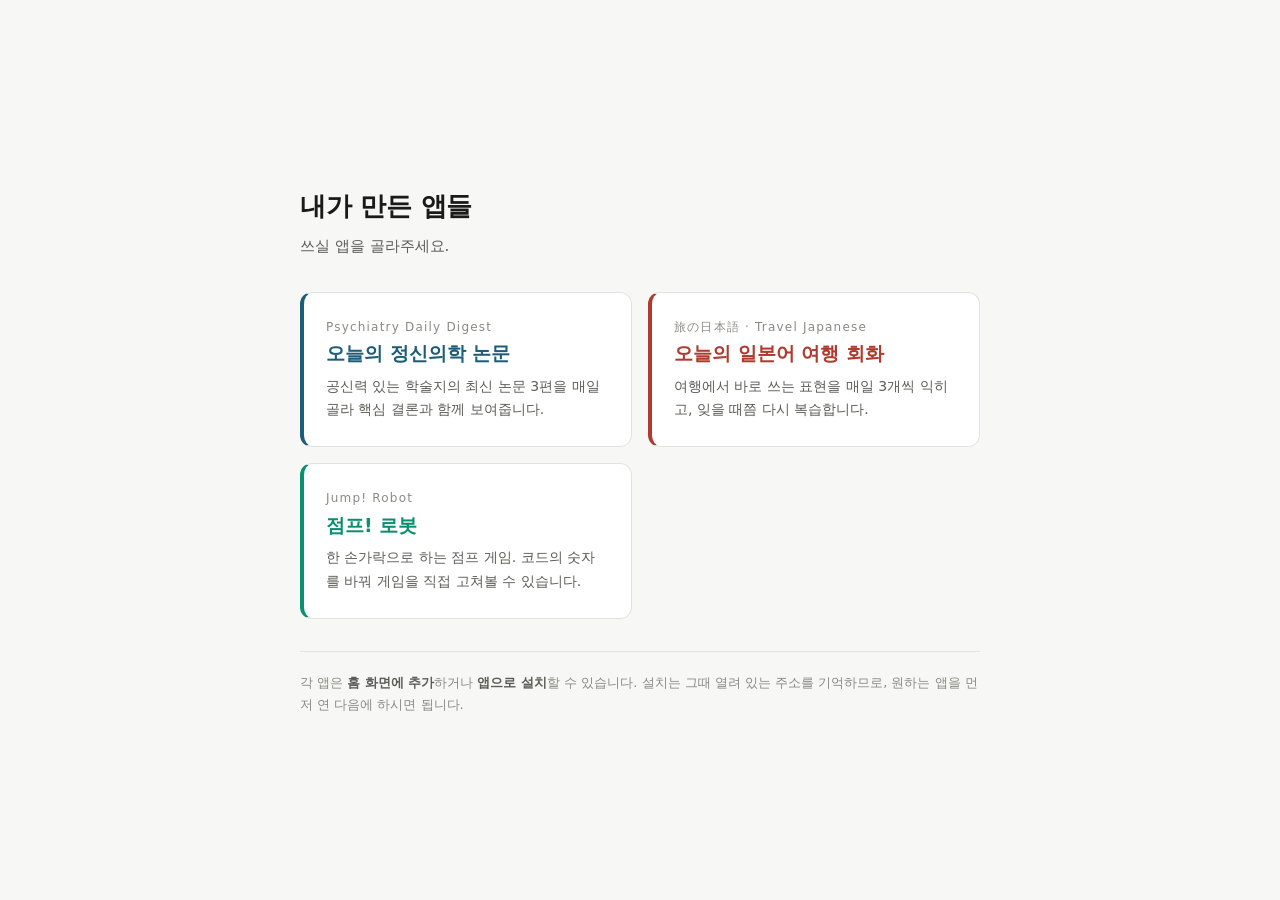
==== index.html @ e904eabc "점프 액션 게임 추가 초등학생이 직접 숫자를 바꿔보며 변화를 확인할 수 있는 형태의 게임입니다. 기존 두 앱과 같은 방식으로 game/ 폴더에 두고, 루트 고르기 화면에 카드를 더" ====
<!DOCTYPE html>
<!--
  ============================================================
  index.html  =  첫 화면 (어느 앱으로 갈지 고르는 곳)
  ------------------------------------------------------------
  이 저장소에는 앱이 두 개 있습니다.

      /psychiatry/  →  오늘의 정신의학 논문
      /japanese/    →  오늘의 일본어 여행 회화

  이 페이지는 그 둘로 가는 갈림길일 뿐, 하는 일이 따로 없습니다.
  그래서 CSS 파일을 따로 두지 않고 아래 <style> 안에 함께 적었습니다.
  (파일 하나로 끝나는 작은 페이지라면 이렇게 두는 편이 오히려 보기 편합니다)

  ※ 이 페이지에는 일부러 manifest.json 을 연결하지 않았습니다.
     manifest 는 "여기서부터 아래는 내 앱의 영역"이라고 선언하는 파일인데,
     루트에서 선언하면 그 영역이 하위 폴더를 전부 삼켜버립니다.
     실제로 그 탓에 일본어 앱을 열어도 논문 앱 창에서 논문 앱 아이콘으로
     열리는 문제가 있었습니다. 이 페이지를 '설치 대상이 아닌' 상태로 두면
     두 앱의 영역이 서로 겹치지 않습니다.

  ※ 주의 — 주석 안에 또 주석을 넣으면 안 됩니다.
     가장 먼저 나오는 닫는 표시에서 끝나버려 뒤의 글자가 화면에 노출됩니다.
  ============================================================
-->
<html lang="ko">
<head>
  <meta charset="UTF-8">
  <meta name="viewport" content="width=device-width, initial-scale=1.0">
  <title>내가 만든 앱들</title>

  <link rel="icon" type="image/png" sizes="32x32" href="icons/favicon-32.png">
  <link rel="apple-touch-icon" sizes="180x180" href="icons/apple-touch-icon-180.png">
  <meta name="theme-color" content="#1c5d7a">

  <style>
    /* 색을 이름표로 정해두고 var(--이름) 으로 꺼내 씁니다 */
    :root {
      --bg:        #f7f7f5;
      --surface:   #ffffff;
      --text:      #1a1a1a;
      --text-soft: #5c5c58;
      --text-mute: #8a8a85;
      --line:      #e3e3df;
      --paper:     #1c5d7a;   /* 논문 앱 색 */
      --japan:     #b03a2e;   /* 일본어 앱 색 */
      --game:      #0a8f70;   /* 게임 색 */
    }

    /* 기기를 다크 모드로 쓰고 있으면 색만 바꿉니다 */
    @media (prefers-color-scheme: dark) {
      :root {
        --bg:        #16181a;
        --surface:   #1f2225;
        --text:      #eceae5;
        --text-soft: #b3b1ab;
        --text-mute: #86847f;
        --line:      #33373b;
        --paper:     #7fc0dd;
        --japan:     #e88a7d;
        --game:      #34e0b0;
      }
    }

    * { box-sizing: border-box; }

    body {
      margin: 0;
      min-height: 100vh;
      display: flex;
      flex-direction: column;
      justify-content: center;
      background: var(--bg);
      color: var(--text);
      font-family: -apple-system, "Apple SD Gothic Neo", "Pretendard",
                   "Malgun Gothic", "맑은 고딕", system-ui, sans-serif;
      font-size: 16px;
      line-height: 1.7;
      -webkit-text-size-adjust: 100%;
    }

    .wrap {
      width: 100%;
      max-width: 720px;
      margin: 0 auto;
      padding: 48px 20px;
    }

    h1 {
      margin: 0 0 6px;
      font-size: 26px;
      letter-spacing: -0.01em;
    }

    .lede {
      margin: 0 0 32px;
      color: var(--text-soft);
      font-size: 15px;
    }

    /* 앱 두 개를 나란히 놓습니다. 화면이 좁으면 자동으로 아래로 쌓입니다. */
    .apps {
      display: grid;
      grid-template-columns: repeat(auto-fit, minmax(260px, 1fr));
      gap: 16px;
    }

    /* 카드 전체가 하나의 큰 링크입니다 */
    .app {
      display: block;
      padding: 24px 22px;
      border: 1px solid var(--line);
      border-left: 4px solid var(--line);
      border-radius: 12px;
      background: var(--surface);
      color: inherit;
      text-decoration: none;
      transition: border-color 0.15s, box-shadow 0.15s, transform 0.15s;
    }
    .app:hover {
      box-shadow: 0 3px 14px rgba(0, 0, 0, 0.07);
      transform: translateY(-1px);
    }

    /* 왼쪽 굵은 세로선 색으로 두 앱을 구분합니다 */
    .app.paper { border-left-color: var(--paper); }
    .app.japan { border-left-color: var(--japan); }
    .app.game { border-left-color: var(--game); }
    .app.paper:hover { border-color: var(--paper); }
    .app.japan:hover { border-color: var(--japan); }
    .app.game:hover { border-color: var(--game); }

    .app .eyebrow {
      margin: 0 0 4px;
      font-size: 12px;
      letter-spacing: 0.1em;
      color: var(--text-mute);
    }
    .app h2 {
      margin: 0 0 8px;
      font-size: 19px;
      line-height: 1.35;
    }
    .app.paper h2 { color: var(--paper); }
    .app.japan h2 { color: var(--japan); }
    .app.game h2 { color: var(--game); }

    .app p {
      margin: 0;
      font-size: 14px;
      color: var(--text-soft);
    }

    .note {
      margin: 32px 0 0;
      padding-top: 20px;
      border-top: 1px solid var(--line);
      font-size: 13px;
      color: var(--text-mute);
    }
    .note b { color: var(--text-soft); }
  </style>
</head>

<body>
  <main class="wrap">

    <h1>내가 만든 앱들</h1>
    <p class="lede">쓰실 앱을 골라주세요.</p>

    <div class="apps">

      <!-- a 태그 = 다른 주소로 가는 링크. href 에 갈 곳을 적습니다. -->
      <a class="app paper" href="psychiatry/">
        <p class="eyebrow">Psychiatry Daily Digest</p>
        <h2>오늘의 정신의학 논문</h2>
        <p>공신력 있는 학술지의 최신 논문 3편을 매일 골라 핵심 결론과 함께 보여줍니다.</p>
      </a>

      <a class="app japan" href="japanese/">
        <p class="eyebrow">旅の日本語 · Travel Japanese</p>
        <h2>오늘의 일본어 여행 회화</h2>
        <p>여행에서 바로 쓰는 표현을 매일 3개씩 익히고, 잊을 때쯤 다시 복습합니다.</p>
      </a>

      <a class="app game" href="game/">
        <p class="eyebrow">Jump! Robot</p>
        <h2>점프! 로봇</h2>
        <p>한 손가락으로 하는 점프 게임. 코드의 숫자를 바꿔 게임을 직접 고쳐볼 수 있습니다.</p>
      </a>

    </div>

    <p class="note">
      각 앱은 <b>홈 화면에 추가</b>하거나 <b>앱으로 설치</b>할 수 있습니다.
      설치는 그때 열려 있는 주소를 기억하므로, 원하는 앱을 먼저 연 다음에 하시면 됩니다.
    </p>

  </main>
</body>
</html>
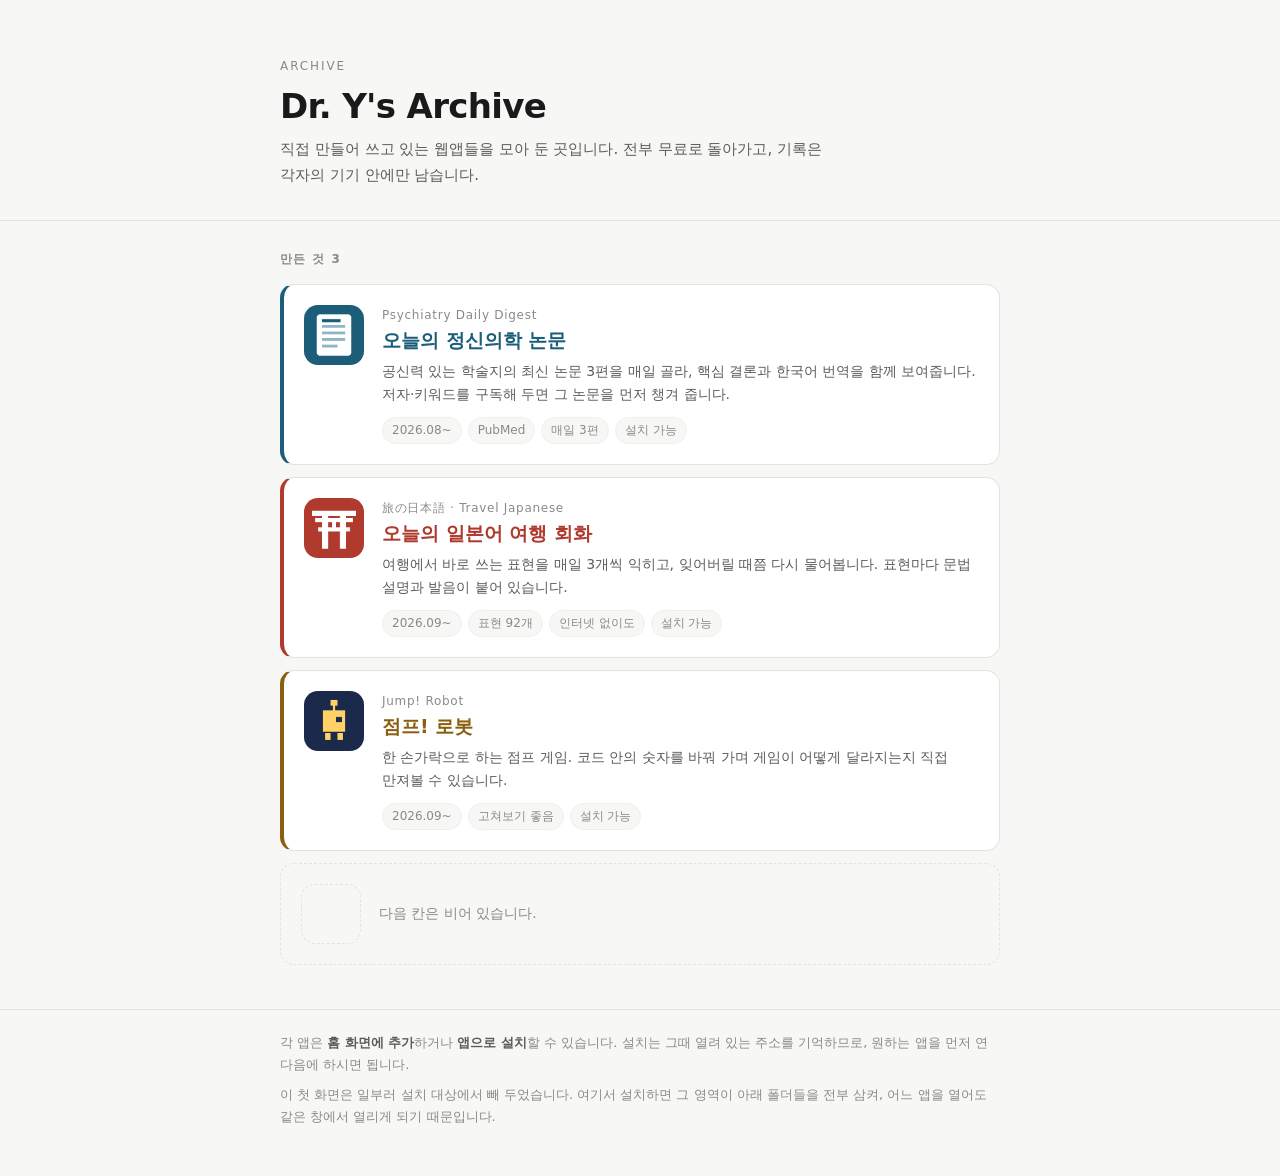
==== commit 044dd271: "첫 화면을 Dr. Y's Archive 로 다시 만듦 루트 첫 화면이 '어느 앱으로 갈지 고르는 갈림길' 이었는데, 지금까지 만든 것을 모아 보는 서가에 가깝게 다시 만들었습니다." ====
--- a/index.html
+++ b/index.html
@@ -1,23 +1,27 @@
 <!DOCTYPE html>
 <!--
   ============================================================
-  index.html  =  첫 화면 (어느 앱으로 갈지 고르는 곳)
+  index.html  =  Dr. Y's Archive (지금까지 만든 것들을 모아 두는 첫 화면)
   ------------------------------------------------------------
-  이 저장소에는 앱이 두 개 있습니다.
+  이 저장소에는 앱이 세 개 있습니다.
 
       /psychiatry/  →  오늘의 정신의학 논문
       /japanese/    →  오늘의 일본어 여행 회화
-
-  이 페이지는 그 둘로 가는 갈림길일 뿐, 하는 일이 따로 없습니다.
-  그래서 CSS 파일을 따로 두지 않고 아래 <style> 안에 함께 적었습니다.
+      /game/        →  점프! 로봇
+
+  이 페이지는 그 셋으로 가는 갈림길이자 목록입니다.
+  하는 일이 따로 없어서 CSS 파일을 따로 두지 않고 아래 <style> 안에 함께 적었습니다.
   (파일 하나로 끝나는 작은 페이지라면 이렇게 두는 편이 오히려 보기 편합니다)
+
+  ※ 앱을 새로 만들면 아래 '서가' 부분에 <a class="item"> 한 칸을 복사해 넣으면 됩니다.
+     자세한 방법은 그 자리에 적어두었습니다.
 
   ※ 이 페이지에는 일부러 manifest.json 을 연결하지 않았습니다.
      manifest 는 "여기서부터 아래는 내 앱의 영역"이라고 선언하는 파일인데,
      루트에서 선언하면 그 영역이 하위 폴더를 전부 삼켜버립니다.
      실제로 그 탓에 일본어 앱을 열어도 논문 앱 창에서 논문 앱 아이콘으로
      열리는 문제가 있었습니다. 이 페이지를 '설치 대상이 아닌' 상태로 두면
-     두 앱의 영역이 서로 겹치지 않습니다.
+     앱들의 영역이 서로 겹치지 않습니다.
 
   ※ 주의 — 주석 안에 또 주석을 넣으면 안 됩니다.
      가장 먼저 나오는 닫는 표시에서 끝나버려 뒤의 글자가 화면에 노출됩니다.
@@ -27,7 +31,7 @@
 <head>
   <meta charset="UTF-8">
   <meta name="viewport" content="width=device-width, initial-scale=1.0">
-  <title>내가 만든 앱들</title>
+  <title>Dr. Y's Archive</title>
 
   <link rel="icon" type="image/png" sizes="32x32" href="icons/favicon-32.png">
   <link rel="apple-touch-icon" sizes="180x180" href="icons/apple-touch-icon-180.png">
@@ -42,9 +46,15 @@
       --text-soft: #5c5c58;
       --text-mute: #8a8a85;
       --line:      #e3e3df;
+      --line-soft: #efefec;
       --paper:     #1c5d7a;   /* 논문 앱 색 */
       --japan:     #b03a2e;   /* 일본어 앱 색 */
-      --game:      #0a8f70;   /* 게임 색 */
+      /*
+        게임 아이콘의 노란색(#d9a441)을 그대로 글자에 쓰면 흰 바탕에서 너무 흐립니다.
+        재보니 대비가 2.25:1 로, 글자에 필요한 4.5:1 에 한참 못 미쳤습니다.
+        같은 계열이되 충분히 진한 색으로 바꿨습니다 (5.58:1).
+      */
+      --game:      #8a6010;   /* 게임 색 */
     }
 
     /* 기기를 다크 모드로 쓰고 있으면 색만 바꿉니다 */
@@ -56,9 +66,10 @@
         --text-soft: #b3b1ab;
         --text-mute: #86847f;
         --line:      #33373b;
+        --line-soft: #282c30;
         --paper:     #7fc0dd;
         --japan:     #e88a7d;
-        --game:      #34e0b0;
+        --game:      #f0c46a;
       }
     }
 
@@ -66,10 +77,6 @@
 
     body {
       margin: 0;
-      min-height: 100vh;
-      display: flex;
-      flex-direction: column;
-      justify-content: center;
       background: var(--bg);
       color: var(--text);
       font-family: -apple-system, "Apple SD Gothic Neo", "Pretendard",
@@ -77,125 +84,318 @@
       font-size: 16px;
       line-height: 1.7;
       -webkit-text-size-adjust: 100%;
+      /* 한국어는 단어 중간에서 줄이 바뀌면 읽기 불편합니다 */
+      word-break: keep-all;
+      overflow-wrap: anywhere;
     }
 
     .wrap {
       width: 100%;
-      max-width: 720px;
+      max-width: 760px;
       margin: 0 auto;
-      padding: 48px 20px;
-    }
-
+      padding-inline: 20px;
+    }
+
+    /* ---------- 머리말 ---------- */
+    .site-header {
+      padding-block: 56px 32px;
+      border-bottom: 1px solid var(--line);
+    }
+    .site-header .mark {
+      margin: 0 0 10px;
+      font-size: 12px;
+      letter-spacing: 0.16em;
+      text-transform: uppercase;
+      color: var(--text-mute);
+    }
     h1 {
-      margin: 0 0 6px;
-      font-size: 26px;
-      letter-spacing: -0.01em;
-    }
-
-    .lede {
-      margin: 0 0 32px;
+      margin: 0 0 10px;
+      font-size: 34px;
+      line-height: 1.2;
+      letter-spacing: -0.02em;
+      /* 이름은 영어라 keep-all 이 필요 없고, 오히려 붙여 쓰는 편이 낫습니다 */
+      word-break: normal;
+    }
+    .site-header .lede {
+      margin: 0;
+      max-width: 560px;
       color: var(--text-soft);
       font-size: 15px;
     }
 
-    /* 앱 두 개를 나란히 놓습니다. 화면이 좁으면 자동으로 아래로 쌓입니다. */
-    .apps {
+    /* ---------- 서가 ---------- */
+    .shelf {
+      padding-block: 28px 8px;
+    }
+    .shelf-label {
+      margin: 0 0 14px;
+      font-size: 12px;
+      letter-spacing: 0.12em;
+      text-transform: uppercase;
+      color: var(--text-mute);
+    }
+
+    .items {
       display: grid;
-      grid-template-columns: repeat(auto-fit, minmax(260px, 1fr));
-      gap: 16px;
-    }
-
-    /* 카드 전체가 하나의 큰 링크입니다 */
-    .app {
-      display: block;
-      padding: 24px 22px;
+      gap: 12px;
+    }
+
+    /*
+      칸 하나가 통째로 링크입니다. 가로로 [아이콘][글] 두 덩어리로 놓고,
+      화면이 좁아지면 아이콘을 조금 줄여 글자 자리를 확보합니다.
+    */
+    .item {
+      display: flex;
+      gap: 18px;
+      align-items: flex-start;
+      padding: 20px;
       border: 1px solid var(--line);
-      border-left: 4px solid var(--line);
-      border-radius: 12px;
+      border-radius: 14px;
       background: var(--surface);
       color: inherit;
       text-decoration: none;
       transition: border-color 0.15s, box-shadow 0.15s, transform 0.15s;
     }
-    .app:hover {
-      box-shadow: 0 3px 14px rgba(0, 0, 0, 0.07);
-      transform: translateY(-1px);
-    }
-
-    /* 왼쪽 굵은 세로선 색으로 두 앱을 구분합니다 */
-    .app.paper { border-left-color: var(--paper); }
-    .app.japan { border-left-color: var(--japan); }
-    .app.game { border-left-color: var(--game); }
-    .app.paper:hover { border-color: var(--paper); }
-    .app.japan:hover { border-color: var(--japan); }
-    .app.game:hover { border-color: var(--game); }
-
-    .app .eyebrow {
-      margin: 0 0 4px;
+
+    .item .icon {
+      flex: 0 0 auto;
+      width: 60px;
+      height: 60px;
+      border-radius: 14px;
+      /* 아이콘 그림이 칸에 딱 맞게 들어가도록 합니다 */
+      object-fit: cover;
+      /* 밝은 배경 위에서 아이콘 가장자리가 흐릿해 보이지 않도록 얇은 테두리를 둡니다 */
+      box-shadow: 0 0 0 1px rgba(0, 0, 0, 0.06) inset;
+    }
+
+    .item .body { min-width: 0; }   /* 긴 글자가 칸을 밀어내지 못하게 */
+
+    .item .eyebrow {
+      margin: 0 0 3px;
       font-size: 12px;
-      letter-spacing: 0.1em;
-      color: var(--text-mute);
-    }
-    .app h2 {
-      margin: 0 0 8px;
+      letter-spacing: 0.06em;
+      color: var(--text-mute);
+      word-break: normal;
+    }
+    .item h2 {
+      margin: 0 0 6px;
       font-size: 19px;
       line-height: 1.35;
     }
-    .app.paper h2 { color: var(--paper); }
-    .app.japan h2 { color: var(--japan); }
-    .app.game h2 { color: var(--game); }
-
-    .app p {
-      margin: 0;
+    .item .desc {
+      margin: 0 0 10px;
       font-size: 14px;
       color: var(--text-soft);
     }
 
-    .note {
-      margin: 32px 0 0;
-      padding-top: 20px;
+    /* 아래 줄 — 만든 때와 무엇으로 만들었는지 */
+    .meta {
+      display: flex;
+      flex-wrap: wrap;
+      gap: 6px;
+      margin: 0;
+      list-style: none;
+      padding: 0;
+    }
+    .meta li {
+      padding: 2px 9px;
+      border: 1px solid var(--line-soft);
+      border-radius: 999px;
+      font-size: 12px;
+      color: var(--text-mute);
+      background: var(--bg);
+      word-break: normal;
+    }
+
+    /* 왼쪽 테두리 색과 제목 색으로 앱을 구분합니다 */
+    .item.paper { border-left: 4px solid var(--paper); }
+    .item.japan { border-left: 4px solid var(--japan); }
+    .item.game  { border-left: 4px solid var(--game); }
+    .item.paper h2 { color: var(--paper); }
+    .item.japan h2 { color: var(--japan); }
+    .item.game  h2 { color: var(--game); }
+    .item.paper:hover { border-color: var(--paper); }
+    .item.japan:hover { border-color: var(--japan); }
+    .item.game:hover  { border-color: var(--game); }
+
+    /*
+      마우스를 쓰는 기기에서만 떠오르는 효과를 줍니다.
+      터치 화면에서는 손가락을 뗀 뒤에도 효과가 남아 눌린 것처럼 보입니다.
+    */
+    @media (hover: hover) {
+      .item:hover {
+        box-shadow: 0 3px 16px rgba(0, 0, 0, 0.08);
+        transform: translateY(-1px);
+      }
+    }
+
+    /* 키보드로 이동할 때 지금 어디에 있는지 보이게 합니다 */
+    .item:focus-visible {
+      outline: 2px solid var(--paper);
+      outline-offset: 2px;
+    }
+
+    /* ---------- 다음 칸 자리 ---------- */
+    /*
+      아직 비어 있는 자리를 하나 두었습니다.
+      '여기에 더 들어올 수 있다'는 것이 보이는 편이 서가답습니다.
+    */
+    .next {
+      display: flex;
+      align-items: center;
+      gap: 18px;
+      padding: 20px;
+      border: 1px dashed var(--line);
+      border-radius: 14px;
+      color: var(--text-mute);
+      font-size: 14px;
+    }
+    .next .slot {
+      flex: 0 0 auto;
+      width: 60px;
+      height: 60px;
+      border-radius: 14px;
+      border: 1px dashed var(--line);
+    }
+
+    /* ---------- 꼬리말 ---------- */
+    .site-footer {
+      margin-top: 36px;
+      padding-block: 22px 48px;
       border-top: 1px solid var(--line);
       font-size: 13px;
       color: var(--text-mute);
     }
-    .note b { color: var(--text-soft); }
+    .site-footer p { margin: 0 0 8px; }
+    .site-footer p:last-child { margin-bottom: 0; }
+    .site-footer b { color: var(--text-soft); }
+    .site-footer a { color: inherit; }
+
+    /* ---------- 화면이 좁을 때 ---------- */
+    @media (max-width: 480px) {
+      .site-header { padding-block: 40px 26px; }
+      h1 { font-size: 28px; }
+      .item { gap: 14px; padding: 16px; }
+      .item .icon { width: 48px; height: 48px; border-radius: 11px; }
+      .next .slot { width: 48px; height: 48px; }
+    }
   </style>
 </head>
 
 <body>
+
+  <!-- ========== 1) 머리말 ========== -->
+  <header class="site-header">
+    <div class="wrap">
+      <p class="mark">Archive</p>
+      <h1>Dr. Y's Archive</h1>
+      <p class="lede">
+        직접 만들어 쓰고 있는 웹앱들을 모아 둔 곳입니다.
+        전부 무료로 돌아가고, 기록은 각자의 기기 안에만 남습니다.
+      </p>
+    </div>
+  </header>
+
+  <!-- ========== 2) 서가 ========== -->
   <main class="wrap">
-
-    <h1>내가 만든 앱들</h1>
-    <p class="lede">쓰실 앱을 골라주세요.</p>
-
-    <div class="apps">
-
-      <!-- a 태그 = 다른 주소로 가는 링크. href 에 갈 곳을 적습니다. -->
-      <a class="app paper" href="psychiatry/">
-        <p class="eyebrow">Psychiatry Daily Digest</p>
-        <h2>오늘의 정신의학 논문</h2>
-        <p>공신력 있는 학술지의 최신 논문 3편을 매일 골라 핵심 결론과 함께 보여줍니다.</p>
-      </a>
-
-      <a class="app japan" href="japanese/">
-        <p class="eyebrow">旅の日本語 · Travel Japanese</p>
-        <h2>오늘의 일본어 여행 회화</h2>
-        <p>여행에서 바로 쓰는 표현을 매일 3개씩 익히고, 잊을 때쯤 다시 복습합니다.</p>
-      </a>
-
-      <a class="app game" href="game/">
-        <p class="eyebrow">Jump! Robot</p>
-        <h2>점프! 로봇</h2>
-        <p>한 손가락으로 하는 점프 게임. 코드의 숫자를 바꿔 게임을 직접 고쳐볼 수 있습니다.</p>
-      </a>
-
+    <section class="shelf" aria-labelledby="shelfLabel">
+      <h2 class="shelf-label" id="shelfLabel">만든 것 3</h2>
+
+      <div class="items">
+
+        <!--
+          ========== 새 앱을 추가하려면 ==========
+          아래 <a class="item ..."> 한 덩어리를 통째로 복사해서 고치시면 됩니다.
+
+            1. class 의 둘째 이름(paper·japan·game)을 새로 하나 정하고,
+               위 <style> 의 '왼쪽 테두리 색' 부분에 같은 이름으로 네 줄을 더합니다.
+            2. href 를 새 폴더 이름으로 (예: "recipe/")
+            3. src 를 그 폴더의 아이콘 파일로
+            4. 제목·설명·아래 꼬리표(meta)를 고칩니다
+            5. 위 '만든 것 3' 의 숫자도 함께 올려주세요
+
+          ※ alt 는 그림을 못 볼 때 대신 읽히는 글입니다.
+             여기서는 바로 옆에 같은 이름이 글로 적혀 있으므로 비워 둡니다.
+             비워 두면 화면 낭독기가 같은 말을 두 번 읽지 않습니다.
+        -->
+
+        <a class="item paper" href="psychiatry/">
+          <img class="icon" src="psychiatry/icons/icon-192.png" alt="" width="192" height="192">
+          <div class="body">
+            <p class="eyebrow">Psychiatry Daily Digest</p>
+            <h2>오늘의 정신의학 논문</h2>
+            <p class="desc">
+              공신력 있는 학술지의 최신 논문 3편을 매일 골라, 핵심 결론과 한국어 번역을 함께 보여줍니다.
+              저자·키워드를 구독해 두면 그 논문을 먼저 챙겨 줍니다.
+            </p>
+            <ul class="meta">
+              <li>2026.08~</li>
+              <li>PubMed</li>
+              <li>매일 3편</li>
+              <li>설치 가능</li>
+            </ul>
+          </div>
+        </a>
+
+        <a class="item japan" href="japanese/">
+          <img class="icon" src="japanese/icons/icon-192.png" alt="" width="192" height="192">
+          <div class="body">
+            <p class="eyebrow">旅の日本語 · Travel Japanese</p>
+            <h2>오늘의 일본어 여행 회화</h2>
+            <p class="desc">
+              여행에서 바로 쓰는 표현을 매일 3개씩 익히고, 잊어버릴 때쯤 다시 물어봅니다.
+              표현마다 문법 설명과 발음이 붙어 있습니다.
+            </p>
+            <ul class="meta">
+              <li>2026.09~</li>
+              <li>표현 92개</li>
+              <li>인터넷 없이도</li>
+              <li>설치 가능</li>
+            </ul>
+          </div>
+        </a>
+
+        <a class="item game" href="game/">
+          <img class="icon" src="game/icons/game-icon-192.png" alt="" width="192" height="192">
+          <div class="body">
+            <p class="eyebrow">Jump! Robot</p>
+            <h2>점프! 로봇</h2>
+            <p class="desc">
+              한 손가락으로 하는 점프 게임. 코드 안의 숫자를 바꿔 가며
+              게임이 어떻게 달라지는지 직접 만져볼 수 있습니다.
+            </p>
+            <ul class="meta">
+              <li>2026.09~</li>
+              <li>고쳐보기 좋음</li>
+              <li>설치 가능</li>
+            </ul>
+          </div>
+        </a>
+
+        <!-- 아직 비어 있는 자리 — 앱을 추가하면 위에 한 칸을 더하고 이 자리는 그대로 두시면 됩니다 -->
+        <div class="next">
+          <div class="slot" aria-hidden="true"></div>
+          <span>다음 칸은 비어 있습니다.</span>
+        </div>
+
+      </div>
+    </section>
+  </main>
+
+  <!-- ========== 3) 꼬리말 ========== -->
+  <footer class="site-footer">
+    <div class="wrap">
+      <p>
+        각 앱은 <b>홈 화면에 추가</b>하거나 <b>앱으로 설치</b>할 수 있습니다.
+        설치는 그때 열려 있는 주소를 기억하므로, 원하는 앱을 먼저 연 다음에 하시면 됩니다.
+      </p>
+      <p>
+        이 첫 화면은 일부러 설치 대상에서 빼 두었습니다.
+        여기서 설치하면 그 영역이 아래 폴더들을 전부 삼켜, 어느 앱을 열어도
+        같은 창에서 열리게 되기 때문입니다.
+      </p>
     </div>
-
-    <p class="note">
-      각 앱은 <b>홈 화면에 추가</b>하거나 <b>앱으로 설치</b>할 수 있습니다.
-      설치는 그때 열려 있는 주소를 기억하므로, 원하는 앱을 먼저 연 다음에 하시면 됩니다.
-    </p>
-
-  </main>
+  </footer>
+
 </body>
 </html>
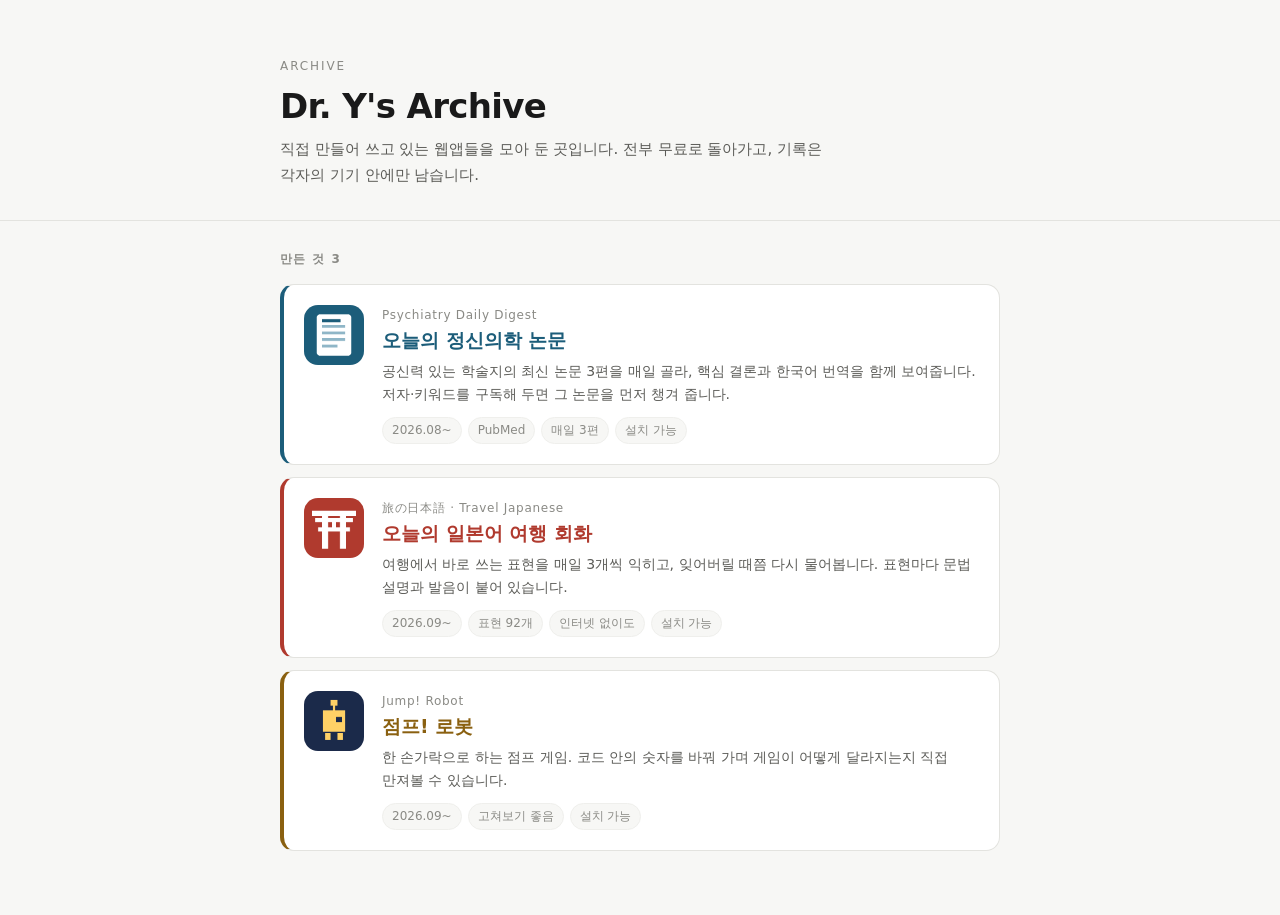
==== commit 0d757cdf: "아카이브 첫 화면에서 빈 칸과 꼬리말 설명을 뺌 화면에는 앱 목록만 남겼습니다.  - '다음 칸은 비어 있습니다' 점선 칸을 뺐습니다. - 꼬리말 두 문단을 통째로 뺐습니다.   " ====
--- a/index.html
+++ b/index.html
@@ -15,6 +15,11 @@
 
   ※ 앱을 새로 만들면 아래 '서가' 부분에 <a class="item"> 한 칸을 복사해 넣으면 됩니다.
      자세한 방법은 그 자리에 적어두었습니다.
+
+  ※ 화면에는 앱 목록만 둡니다.
+     '설치하는 법' 이나 '왜 이 페이지는 설치 대상이 아닌가' 같은 이야기는
+     한 번 읽으면 그만인 내용이라, 화면에 계속 붙여두지 않고
+     이 주석과 저장소 안내서(../README.md)에만 적어둡니다.
 
   ※ 이 페이지에는 일부러 manifest.json 을 연결하지 않았습니다.
      manifest 는 "여기서부터 아래는 내 앱의 영역"이라고 선언하는 파일인데,
@@ -125,7 +130,8 @@
 
     /* ---------- 서가 ---------- */
     .shelf {
-      padding-block: 28px 8px;
+      /* 꼬리말이 없으므로 아래 여백은 여기서 줍니다 */
+      padding-block: 28px 64px;
     }
     .shelf-label {
       margin: 0 0 14px;
@@ -235,49 +241,12 @@
       outline-offset: 2px;
     }
 
-    /* ---------- 다음 칸 자리 ---------- */
-    /*
-      아직 비어 있는 자리를 하나 두었습니다.
-      '여기에 더 들어올 수 있다'는 것이 보이는 편이 서가답습니다.
-    */
-    .next {
-      display: flex;
-      align-items: center;
-      gap: 18px;
-      padding: 20px;
-      border: 1px dashed var(--line);
-      border-radius: 14px;
-      color: var(--text-mute);
-      font-size: 14px;
-    }
-    .next .slot {
-      flex: 0 0 auto;
-      width: 60px;
-      height: 60px;
-      border-radius: 14px;
-      border: 1px dashed var(--line);
-    }
-
-    /* ---------- 꼬리말 ---------- */
-    .site-footer {
-      margin-top: 36px;
-      padding-block: 22px 48px;
-      border-top: 1px solid var(--line);
-      font-size: 13px;
-      color: var(--text-mute);
-    }
-    .site-footer p { margin: 0 0 8px; }
-    .site-footer p:last-child { margin-bottom: 0; }
-    .site-footer b { color: var(--text-soft); }
-    .site-footer a { color: inherit; }
-
     /* ---------- 화면이 좁을 때 ---------- */
     @media (max-width: 480px) {
       .site-header { padding-block: 40px 26px; }
       h1 { font-size: 28px; }
       .item { gap: 14px; padding: 16px; }
       .item .icon { width: 48px; height: 48px; border-radius: 11px; }
-      .next .slot { width: 48px; height: 48px; }
     }
   </style>
 </head>
@@ -372,30 +341,9 @@
           </div>
         </a>
 
-        <!-- 아직 비어 있는 자리 — 앱을 추가하면 위에 한 칸을 더하고 이 자리는 그대로 두시면 됩니다 -->
-        <div class="next">
-          <div class="slot" aria-hidden="true"></div>
-          <span>다음 칸은 비어 있습니다.</span>
-        </div>
-
       </div>
     </section>
   </main>
 
-  <!-- ========== 3) 꼬리말 ========== -->
-  <footer class="site-footer">
-    <div class="wrap">
-      <p>
-        각 앱은 <b>홈 화면에 추가</b>하거나 <b>앱으로 설치</b>할 수 있습니다.
-        설치는 그때 열려 있는 주소를 기억하므로, 원하는 앱을 먼저 연 다음에 하시면 됩니다.
-      </p>
-      <p>
-        이 첫 화면은 일부러 설치 대상에서 빼 두었습니다.
-        여기서 설치하면 그 영역이 아래 폴더들을 전부 삼켜, 어느 앱을 열어도
-        같은 창에서 열리게 되기 때문입니다.
-      </p>
-    </div>
-  </footer>
-
 </body>
 </html>
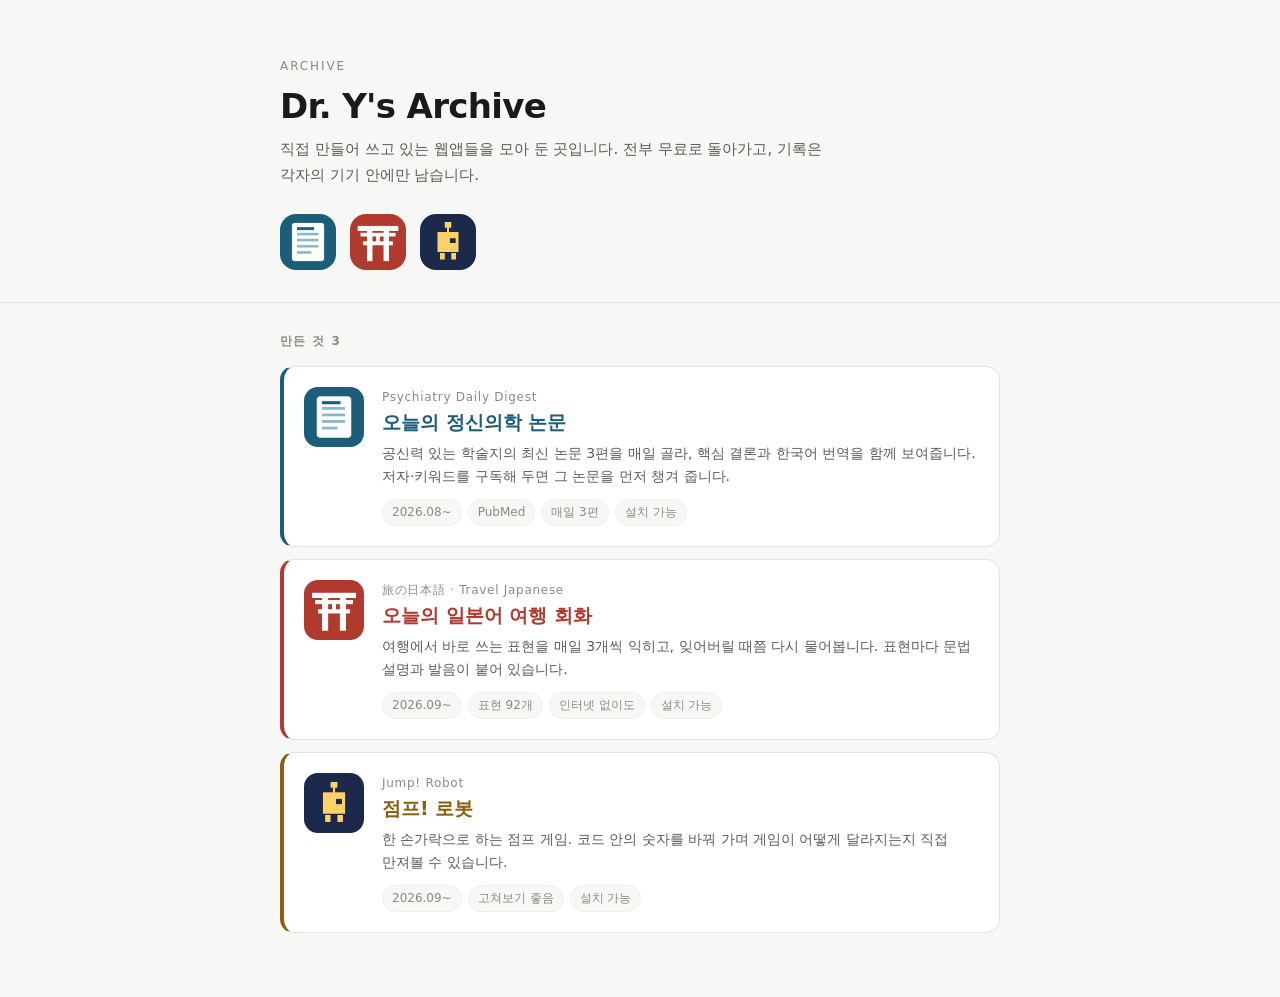
==== commit 711971c9: "아카이브 첫 화면에 아이콘만 있는 바로가기 줄 추가 머리말 바로 아래에 설명 없이 앱 아이콘만 늘어놓은 줄을 두었습니다. 어디로 갈지 이미 아는 경우가 대부분이라, 설명을 읽지 않" ====
--- a/index.html
+++ b/index.html
@@ -13,8 +13,10 @@
   하는 일이 따로 없어서 CSS 파일을 따로 두지 않고 아래 <style> 안에 함께 적었습니다.
   (파일 하나로 끝나는 작은 페이지라면 이렇게 두는 편이 오히려 보기 편합니다)
 
-  ※ 앱을 새로 만들면 아래 '서가' 부분에 <a class="item"> 한 칸을 복사해 넣으면 됩니다.
-     자세한 방법은 그 자리에 적어두었습니다.
+  ※ 앱을 새로 만들면 두 군데를 고쳐야 합니다.
+       (1) 머리말 아래 '바로가기' 줄에 아이콘 한 줄
+       (2) '서가' 부분에 <a class="item"> 한 칸
+     각 자리에 자세한 방법을 적어두었습니다.
 
   ※ 화면에는 앱 목록만 둡니다.
      '설치하는 법' 이나 '왜 이 페이지는 설치 대상이 아닌가' 같은 이야기는
@@ -128,6 +130,44 @@
       font-size: 15px;
     }
 
+    /* ---------- 바로가기 (아이콘만) ----------
+       설명 없이 아이콘만 늘어놓아, 어디로 갈지 이미 아는 경우에
+       한 번에 누를 수 있게 한 줄입니다. 아래 서가와 같은 곳으로 갑니다. */
+    .dock {
+      display: flex;
+      flex-wrap: wrap;
+      gap: 14px;
+      margin-top: 26px;
+    }
+
+    .dock a {
+      display: block;
+      border-radius: 16px;
+      /* 누를 수 있는 곳임을 알리되, 평소에는 조용히 있게 합니다 */
+      transition: transform 0.15s, box-shadow 0.15s;
+    }
+
+    .dock img {
+      display: block;
+      width: 56px;
+      height: 56px;
+      border-radius: 16px;
+      box-shadow: 0 0 0 1px rgba(0, 0, 0, 0.06) inset;
+    }
+
+    @media (hover: hover) {
+      .dock a:hover {
+        transform: translateY(-2px);
+        box-shadow: 0 4px 14px rgba(0, 0, 0, 0.14);
+      }
+    }
+
+    /* 키보드로 이동할 때 지금 어디에 있는지 보이게 합니다 */
+    .dock a:focus-visible {
+      outline: 2px solid var(--paper);
+      outline-offset: 3px;
+    }
+
     /* ---------- 서가 ---------- */
     .shelf {
       /* 꼬리말이 없으므로 아래 여백은 여기서 줍니다 */
@@ -247,6 +287,8 @@
       h1 { font-size: 28px; }
       .item { gap: 14px; padding: 16px; }
       .item .icon { width: 48px; height: 48px; border-radius: 11px; }
+      .dock { gap: 12px; margin-top: 22px; }
+      .dock img { width: 50px; height: 50px; border-radius: 14px; }
     }
   </style>
 </head>
@@ -262,6 +304,30 @@
         직접 만들어 쓰고 있는 웹앱들을 모아 둔 곳입니다.
         전부 무료로 돌아가고, 기록은 각자의 기기 안에만 남습니다.
       </p>
+
+      <!--
+        아이콘만 늘어놓은 바로가기 줄입니다.
+        아래 서가와 같은 곳으로 가지만, 설명을 읽지 않고 바로 누를 때 씁니다.
+
+        ※ 글자가 하나도 없는 링크는 화면 낭독기가 "링크" 라고만 읽어서
+          어디로 가는지 알 수 없습니다. 그래서 aria-label 로 이름을 붙였습니다.
+          title 은 마우스를 올렸을 때 뜨는 설명입니다.
+
+        ※ 앱을 새로 만들면 여기에도 한 줄을 더해주세요.
+          아래 서가에만 넣고 여기를 빠뜨리면 줄이 어긋나 보입니다.
+          (검사가 두 곳의 개수를 맞춰 보고 잡아 줍니다)
+      -->
+      <nav class="dock" aria-label="앱 바로가기">
+        <a href="psychiatry/" aria-label="오늘의 정신의학 논문" title="오늘의 정신의학 논문">
+          <img src="psychiatry/icons/icon-192.png" alt="" width="192" height="192">
+        </a>
+        <a href="japanese/" aria-label="오늘의 일본어 여행 회화" title="오늘의 일본어 여행 회화">
+          <img src="japanese/icons/icon-192.png" alt="" width="192" height="192">
+        </a>
+        <a href="game/" aria-label="점프! 로봇" title="점프! 로봇">
+          <img src="game/icons/game-icon-192.png" alt="" width="192" height="192">
+        </a>
+      </nav>
     </div>
   </header>
 
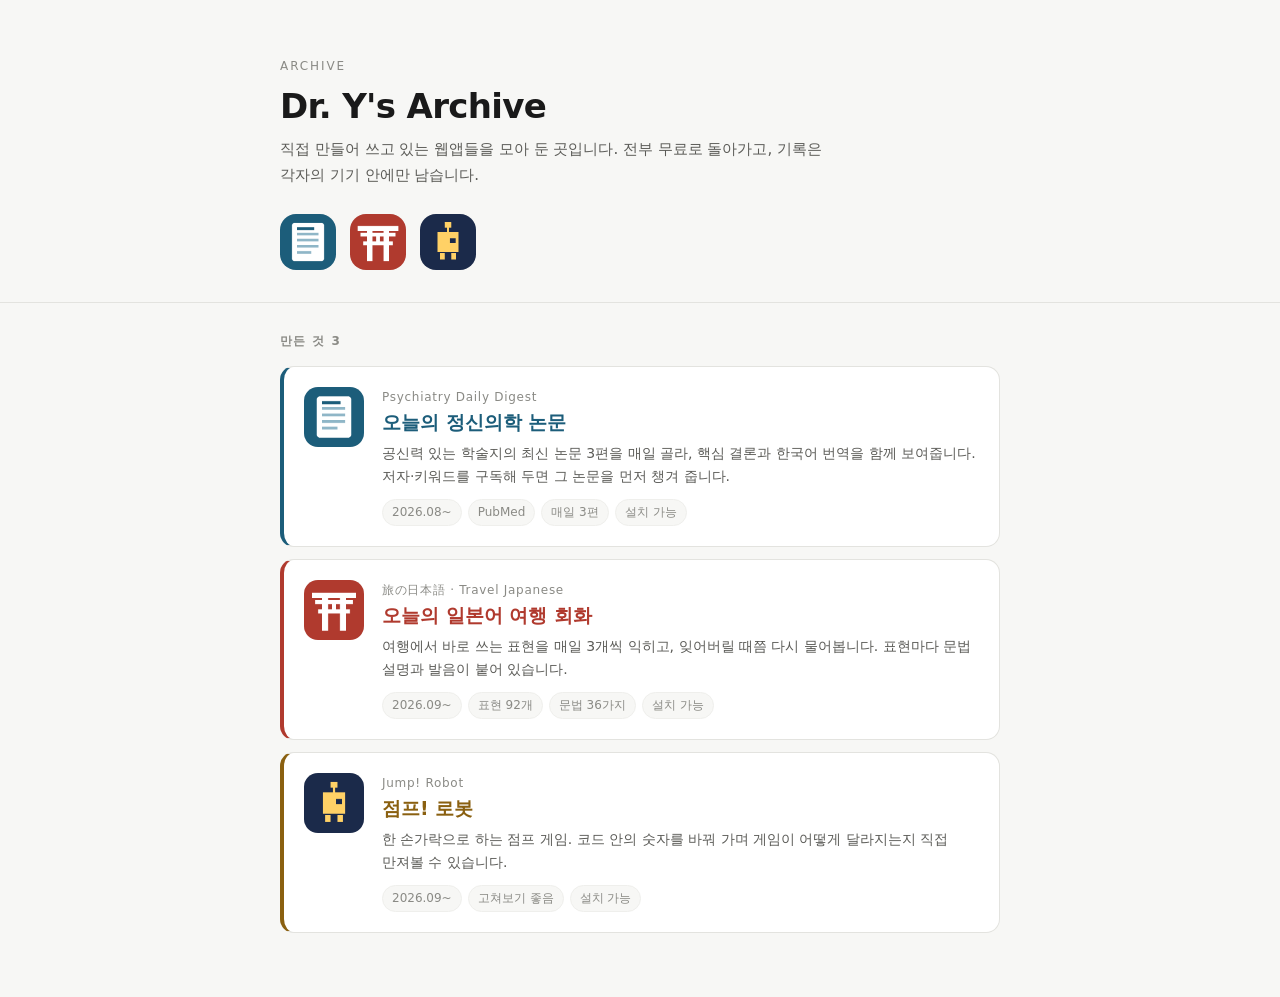
==== commit 0caeec70: "사실과 다른 '인터넷 필요 없음' 안내를 바로잡음 일본어 앱 안내서에 "인터넷: 필요 없음 — 한 번 열어두면 비행기 안에서도 그대로 동작합니다" 라고 적어두었고, 첫 화면 카드에" ====
--- a/index.html
+++ b/index.html
@@ -384,7 +384,7 @@
             <ul class="meta">
               <li>2026.09~</li>
               <li>표현 92개</li>
-              <li>인터넷 없이도</li>
+              <li>문법 36가지</li>
               <li>설치 가능</li>
             </ul>
           </div>
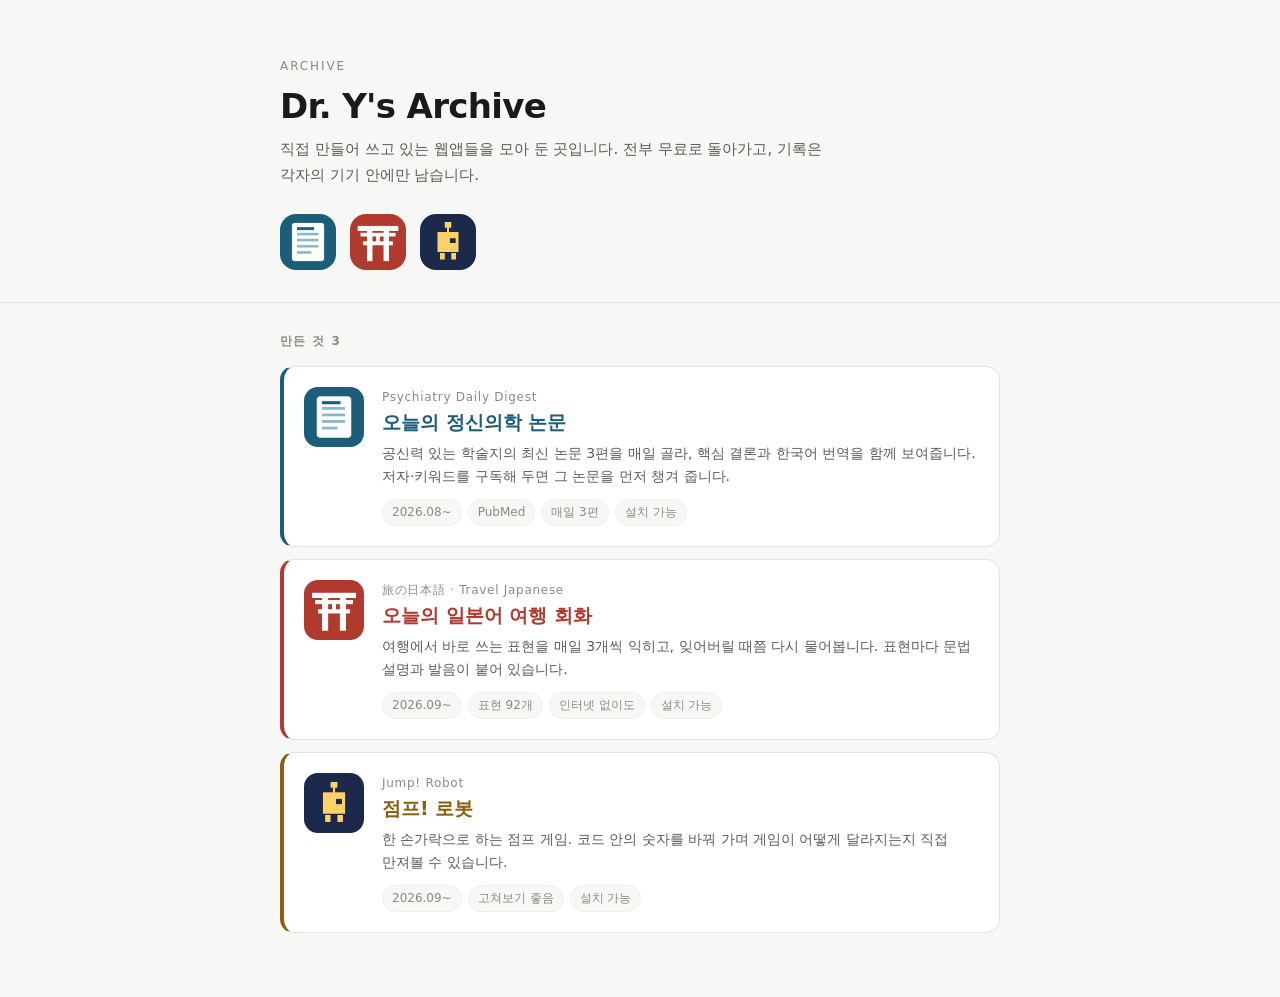
==== commit 0c9ef1ef: "오프라인 동작과 새 버전 알림 추가 세 앱 모두 한 번 열어본 뒤로는 인터넷 없이도 열립니다. 그리고 새 버전이 올라오면 화면 아래에 알림이 떠서, 강제 새로고침을 하지 않아도 됩" ====
--- a/index.html
+++ b/index.html
@@ -384,7 +384,7 @@
             <ul class="meta">
               <li>2026.09~</li>
               <li>표현 92개</li>
-              <li>문법 36가지</li>
+              <li>인터넷 없이도</li>
               <li>설치 가능</li>
             </ul>
           </div>
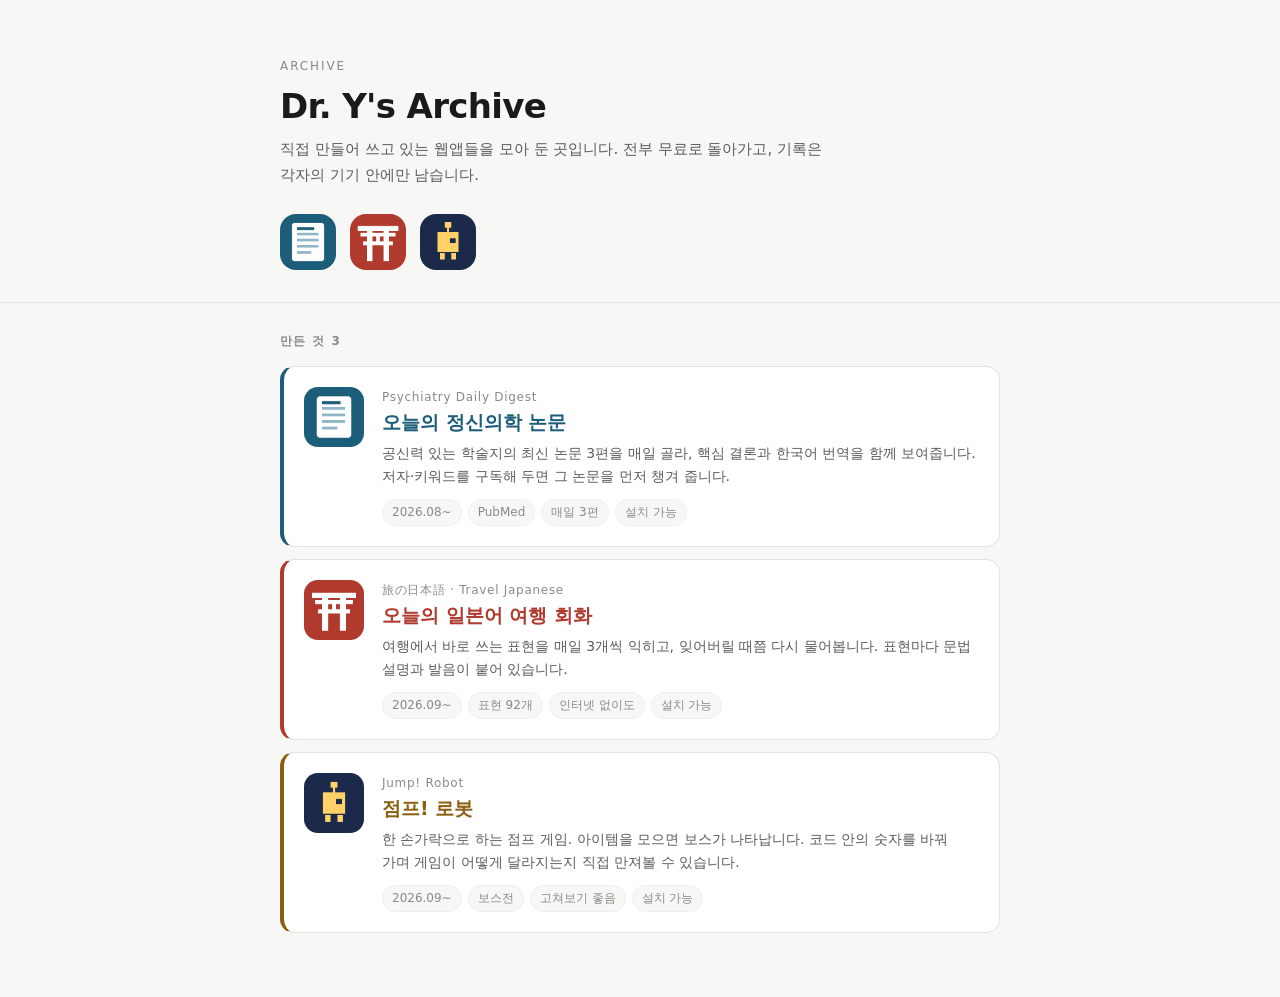
==== commit 2f7f5b38: "게임에 아이템과 보스전 추가 달리다가 파란 아이템을 모으면 미사일이 되고, 점수 300점을 넘길 때 미사일이 3개 이상이면 보라색 보스가 찾아옵니다. 모자라면 보스는 그냥 지나갑니" ====
--- a/index.html
+++ b/index.html
@@ -396,11 +396,12 @@
             <p class="eyebrow">Jump! Robot</p>
             <h2>점프! 로봇</h2>
             <p class="desc">
-              한 손가락으로 하는 점프 게임. 코드 안의 숫자를 바꿔 가며
-              게임이 어떻게 달라지는지 직접 만져볼 수 있습니다.
+              한 손가락으로 하는 점프 게임. 아이템을 모으면 보스가 나타납니다.
+              코드 안의 숫자를 바꿔 가며 게임이 어떻게 달라지는지 직접 만져볼 수 있습니다.
             </p>
             <ul class="meta">
               <li>2026.09~</li>
+              <li>보스전</li>
               <li>고쳐보기 좋음</li>
               <li>설치 가능</li>
             </ul>
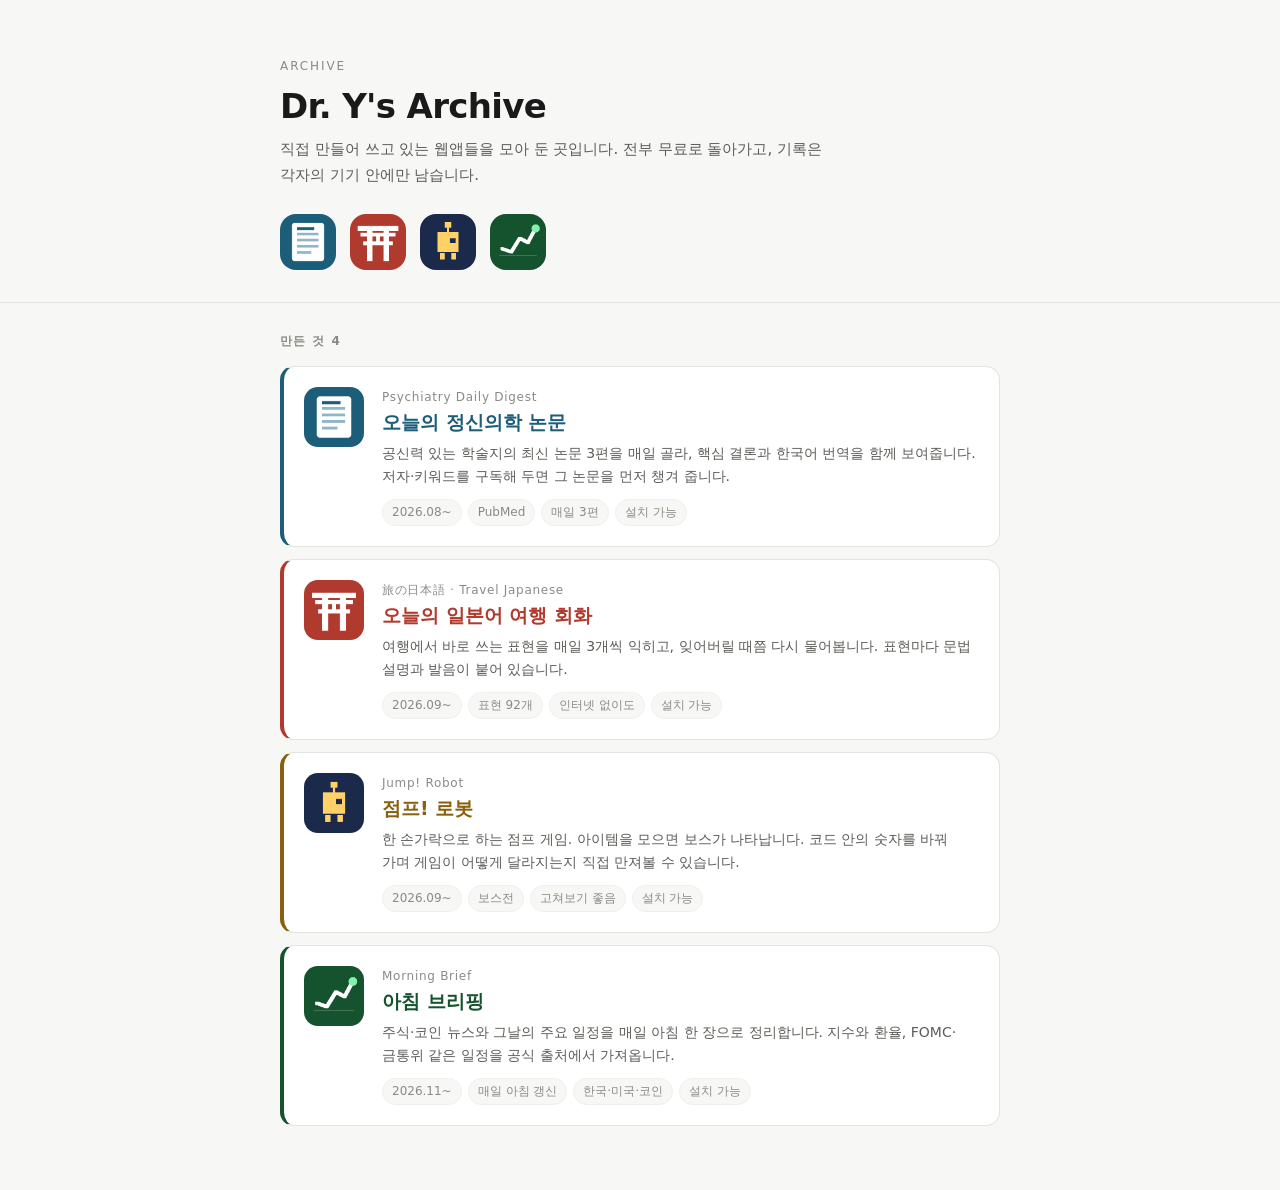
==== commit e12641cc: "주식 브리핑: 보는 화면 만들기 (2단계) 일꾼이 모아둔 JSON 을 읽어 그리는 화면입니다. 이제 열어볼 수 있습니다.    https://logos113.github.io/Pr" ====
--- a/index.html
+++ b/index.html
@@ -8,6 +8,7 @@
       /psychiatry/  →  오늘의 정신의학 논문
       /japanese/    →  오늘의 일본어 여행 회화
       /game/        →  점프! 로봇
+      /stocks/      →  아침 브리핑
 
   이 페이지는 그 셋으로 가는 갈림길이자 목록입니다.
   하는 일이 따로 없어서 CSS 파일을 따로 두지 않고 아래 <style> 안에 함께 적었습니다.
@@ -62,6 +63,7 @@
         같은 계열이되 충분히 진한 색으로 바꿨습니다 (5.58:1).
       */
       --game:      #8a6010;   /* 게임 색 */
+      --stocks:    #14532d;   /* 아침 브리핑 색 (짙은 초록) */
     }
 
     /* 기기를 다크 모드로 쓰고 있으면 색만 바꿉니다 */
@@ -77,6 +79,7 @@
         --paper:     #7fc0dd;
         --japan:     #e88a7d;
         --game:      #f0c46a;
+        --stocks:    #6bbf8a;
       }
     }
 
@@ -257,12 +260,15 @@
     .item.paper { border-left: 4px solid var(--paper); }
     .item.japan { border-left: 4px solid var(--japan); }
     .item.game  { border-left: 4px solid var(--game); }
+    .item.stocks { border-left: 4px solid var(--stocks); }
     .item.paper h2 { color: var(--paper); }
     .item.japan h2 { color: var(--japan); }
     .item.game  h2 { color: var(--game); }
+    .item.stocks h2 { color: var(--stocks); }
     .item.paper:hover { border-color: var(--paper); }
     .item.japan:hover { border-color: var(--japan); }
     .item.game:hover  { border-color: var(--game); }
+    .item.stocks:hover { border-color: var(--stocks); }
 
     /*
       마우스를 쓰는 기기에서만 떠오르는 효과를 줍니다.
@@ -327,6 +333,9 @@
         <a href="game/" aria-label="점프! 로봇" title="점프! 로봇">
           <img src="game/icons/game-icon-192.png" alt="" width="192" height="192">
         </a>
+        <a href="stocks/" aria-label="아침 브리핑" title="아침 브리핑">
+          <img src="stocks/icons/icon-192.png" alt="" width="192" height="192">
+        </a>
       </nav>
     </div>
   </header>
@@ -334,7 +343,7 @@
   <!-- ========== 2) 서가 ========== -->
   <main class="wrap">
     <section class="shelf" aria-labelledby="shelfLabel">
-      <h2 class="shelf-label" id="shelfLabel">만든 것 3</h2>
+      <h2 class="shelf-label" id="shelfLabel">만든 것 4</h2>
 
       <div class="items">
 
@@ -347,7 +356,7 @@
             2. href 를 새 폴더 이름으로 (예: "recipe/")
             3. src 를 그 폴더의 아이콘 파일로
             4. 제목·설명·아래 꼬리표(meta)를 고칩니다
-            5. 위 '만든 것 3' 의 숫자도 함께 올려주세요
+            5. 위 '만든 것 4' 의 숫자도 함께 올려주세요
 
           ※ alt 는 그림을 못 볼 때 대신 읽히는 글입니다.
              여기서는 바로 옆에 같은 이름이 글로 적혀 있으므로 비워 둡니다.
@@ -408,6 +417,24 @@
           </div>
         </a>
 
+        <a class="item stocks" href="stocks/">
+          <img class="icon" src="stocks/icons/icon-192.png" alt="" width="192" height="192">
+          <div class="body">
+            <p class="eyebrow">Morning Brief</p>
+            <h2>아침 브리핑</h2>
+            <p class="desc">
+              주식·코인 뉴스와 그날의 주요 일정을 매일 아침 한 장으로 정리합니다.
+              지수와 환율, FOMC·금통위 같은 일정을 공식 출처에서 가져옵니다.
+            </p>
+            <ul class="meta">
+              <li>2026.11~</li>
+              <li>매일 아침 갱신</li>
+              <li>한국·미국·코인</li>
+              <li>설치 가능</li>
+            </ul>
+          </div>
+        </a>
+
       </div>
     </section>
   </main>
